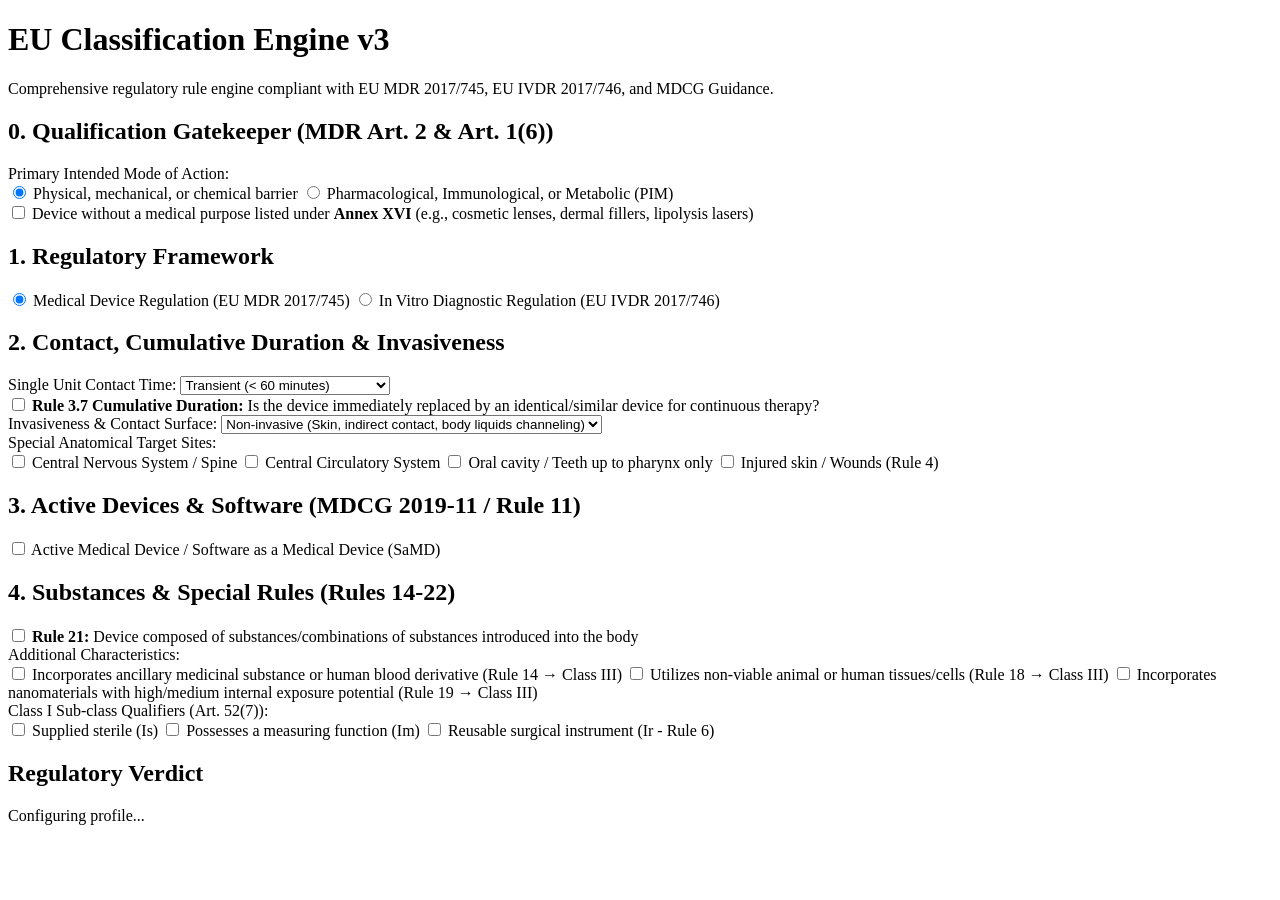
==== index.html @ 60a0f75e "Add main HTML structure for regulatory classification engine This HTML file serves as the main struc" ====
<!DOCTYPE html>
<html lang="en">
<head>
  <meta charset="UTF-8" />
  <meta name="viewport" content="width=device-width, initial-scale=1.0" />
  <title>EU MDR & IVDR Regulatory Classification Engine v3</title>
  <link rel="stylesheet" href="style.css" />
</head>
<body>
  <div class="app-container">
    <main>
      <header>
        <h1>EU Classification Engine v3</h1>
        <p>Comprehensive regulatory rule engine compliant with EU MDR 2017/745, EU IVDR 2017/746, and MDCG Guidance.</p>
      </header>

      <!-- SECTION 0: QUALIFICATION GATEKEEPER -->
      <section class="card">
        <h2>0. Qualification Gatekeeper (MDR Art. 2 &amp; Art. 1(6))</h2>
        <div class="form-group">
          <label>Primary Intended Mode of Action:</label>
          <div class="radio-group">
            <label><input type="radio" name="moa" value="physical" checked /> Physical, mechanical, or chemical barrier</label>
            <label><input type="radio" name="moa" value="pim" /> Pharmacological, Immunological, or Metabolic (PIM)</label>
          </div>
        </div>
        <div class="form-group">
          <label class="checkbox-label">
            <input type="checkbox" id="annex_xvi" />
            Device without a medical purpose listed under <strong>Annex XVI</strong> (e.g., cosmetic lenses, dermal fillers, lipolysis lasers)
          </label>
        </div>
      </section>

      <!-- SECTION 1: FRAMEWORK SELECTOR -->
      <section class="card">
        <h2>1. Regulatory Framework</h2>
        <div class="radio-group">
          <label><input type="radio" name="framework" value="mdr" checked /> Medical Device Regulation (EU MDR 2017/745)</label>
          <label><input type="radio" name="framework" value="ivdr" /> In Vitro Diagnostic Regulation (EU IVDR 2017/746)</label>
        </div>
      </section>

      <!-- MDR SECTION -->
      <div id="mdr_section">
        <!-- Duration & Invasiveness -->
        <section class="card">
          <h2>2. Contact, Cumulative Duration &amp; Invasiveness</h2>
          
          <div class="form-group">
            <label>Single Unit Contact Time:</label>
            <select id="single_duration">
              <option value="transient">Transient (&lt; 60 minutes)</option>
              <option value="short_term">Short-term (60 mins to 30 days)</option>
              <option value="long_term">Long-term (&gt; 30 days)</option>
            </select>
          </div>

          <div class="form-group">
            <label class="checkbox-label">
              <input type="checkbox" id="is_regularly_replaced" />
              <strong>Rule 3.7 Cumulative Duration:</strong> Is the device immediately replaced by an identical/similar device for continuous therapy?
            </label>
          </div>

          <div class="form-group" id="total_days_container" style="display:none;">
            <label>Total Continuous Duration across all units (Days):</label>
            <input type="number" id="total_continuous_days" min="1" value="1" />
          </div>

          <div class="form-group">
            <label>Invasiveness &amp; Contact Surface:</label>
            <select id="invasiveness">
              <option value="non_invasive">Non-invasive (Skin, indirect contact, body liquids channeling)</option>
              <option value="orifice">Invasive via body orifice or stoma (not surgically)</option>
              <option value="surgically">Surgically invasive</option>
              <option value="implantable">Implantable device</option>
            </select>
          </div>

          <div class="form-group">
            <label>Special Anatomical Target Sites:</label>
            <div class="checkbox-grid">
              <label><input type="checkbox" id="site_cns" /> Central Nervous System / Spine</label>
              <label><input type="checkbox" id="site_circulatory" /> Central Circulatory System</label>
              <label><input type="checkbox" id="site_teeth" /> Oral cavity / Teeth up to pharynx only</label>
              <label><input type="checkbox" id="site_injured_skin" /> Injured skin / Wounds (Rule 4)</label>
            </div>
          </div>
        </section>

        <!-- Software / Active Devices (Rule 11 Matrix) -->
        <section class="card">
          <h2>3. Active Devices &amp; Software (MDCG 2019-11 / Rule 11)</h2>
          <div class="form-group">
            <label class="checkbox-label">
              <input type="checkbox" id="is_active" />
              Active Medical Device / Software as a Medical Device (SaMD)
            </label>
          </div>

          <div id="active_fields" style="display:none;">
            <div class="form-group">
              <label class="checkbox-label">
                <input type="checkbox" id="rule3_3_drives" />
                <strong>Implementing Rule 3.3:</strong> Drives or influences the use of a hardware device
              </label>
              <div id="driven_device_container" style="display:none; margin-top: 8px;">
                <label>Classification of Driven Hardware Device:</label>
                <select id="driven_device_class">
                  <option value="I">Class I</option>
                  <option value="IIa">Class IIa</option>
                  <option value="IIb">Class IIb</option>
                  <option value="III">Class III</option>
                </select>
              </div>
            </div>

            <div class="form-group">
              <label>Software Core Purpose (Rule 11):</label>
              <select id="samd_purpose">
                <option value="none">Not Standalone Software (Hardware Only)</option>
                <option value="diag_therap">Provides information used to take decisions with diagnostic or therapeutic purposes (Rule 11a)</option>
                <option value="monitoring">Monitors physiological processes (Rule 11b)</option>
                <option value="other_samd">Other software (General healthcare/archival)</option>
              </select>
            </div>

            <div class="form-group" id="samd_severity_container" style="display:none;">
              <label>Impact of Erroneous Diagnostic/Therapeutic Decision:</label>
              <select id="samd_severity">
                <option value="minor">Non-serious / Minor outcome (Class IIa)</option>
                <option value="serious">May cause serious deterioration of health or surgical intervention (Class IIb)</option>
                <option value="critical">May cause death or irreversible deterioration of health (Class III)</option>
              </select>
            </div>

            <div class="form-group" id="samd_monitoring_container" style="display:none;">
              <label class="checkbox-label">
                <input type="checkbox" id="vital_danger" />
                Monitors vital physiological parameters where variations could result in immediate danger to the patient (Class IIb)
              </label>
            </div>
          </div>
        </section>

        <!-- Substance-based devices (Rule 21) & Special Rules -->
        <section class="card">
          <h2>4. Substances &amp; Special Rules (Rules 14-22)</h2>
          <div class="form-group">
            <label class="checkbox-label">
              <input type="checkbox" id="is_substance" />
              <strong>Rule 21:</strong> Device composed of substances/combinations of substances introduced into the body
            </label>
          </div>

          <div id="substance_fields" style="display:none;">
            <div class="form-group">
              <label>Anatomical Delivery Route:</label>
              <select id="substance_route">
                <option value="skin">Applied to skin only</option>
                <option value="cavity">Nasal/oral cavity to pharynx, or ear to eardrum</option>
                <option value="gi_orifice">Stomach or lower GI tract / other body orifices</option>
              </select>
            </div>
            <div class="form-group">
              <label class="checkbox-label">
                <input type="checkbox" id="systemic_absorption" />
                Device (or its metabolites) is systemically absorbed to achieve its intended purpose
              </label>
            </div>
          </div>

          <div class="form-group">
            <label>Additional Characteristics:</label>
            <div class="checkbox-grid">
              <label><input type="checkbox" id="rule14_drug" /> Incorporates ancillary medicinal substance or human blood derivative (Rule 14 &rarr; Class III)</label>
              <label><input type="checkbox" id="rule18_tissue" /> Utilizes non-viable animal or human tissues/cells (Rule 18 &rarr; Class III)</label>
              <label><input type="checkbox" id="rule19_nano" /> Incorporates nanomaterials with high/medium internal exposure potential (Rule 19 &rarr; Class III)</label>
            </div>
          </div>

          <div class="form-group">
            <label>Class I Sub-class Qualifiers (Art. 52(7)):</label>
            <div class="checkbox-grid">
              <label><input type="checkbox" id="is_sterile" /> Supplied sterile (Is)</label>
              <label><input type="checkbox" id="is_measuring" /> Possesses a measuring function (Im)</label>
              <label><input type="checkbox" id="is_reusable_surgical" /> Reusable surgical instrument (Ir - Rule 6)</label>
            </div>
          </div>
        </section>
      </div>

      <!-- IVDR SECTION -->
      <div id="ivdr_section" style="display:none;">
        <section class="card">
          <h2>2. IVDR Intended Targets &amp; Multiplex Configuration (Annex VIII)</h2>
          <p class="section-desc">Select all analytes detected by the assay. Worst-case analyte governs under Rule 1.7.</p>
          
          <div class="form-group">
            <label>Target Analytes / Clinical Scope:</label>
            <div class="checkbox-grid">
              <label><input type="checkbox" class="ivd_target" value="r1_transfusion" /> Screening blood/tissues for transfusion or transmissible agents (HIV, HCV, HBV, Ebola, Marburg) [Rule 1 &rarr; Class D]</label>
              <label><input type="checkbox" class="ivd_target" value="r2_bloodgroup_high" /> High-risk blood grouping: ABO, Rh (C, c, D, E, e), Kell, Kidd, Duffy [Rule 2 &rarr; Class D]</label>
              <label><input type="checkbox" class="ivd_target" value="r2_bloodgroup_other" /> Other blood grouping systems (e.g., MNS, Lutheran) [Rule 2 &rarr; Class C]</label>
              <label><input type="checkbox" class="ivd_target" value="r3_infectious_high" /> Infectious agents with high risk of severe disability / propagation (e.g., Influenza A/B, RSV, SARS-CoV-2) [Rule 3a &rarr; Class C]</label>
              <label><input type="checkbox" class="ivd_target" value="r3_cdx" /> Companion Diagnostic (CDx) [Rule 3f &rarr; Class C]</label>
              <label><input type="checkbox" class="ivd_target" value="r3_cancer" /> Cancer screening, staging, or monitoring [Rule 3c &rarr; Class C]</label>
              <label><input type="checkbox" class="ivd_target" value="r3_prenatal" /> Prenatal screening for congenital disorders [Rule 3e &rarr; Class C]</label>
              <label><input type="checkbox" class="ivd_target" value="r5_labware" /> General laboratory instrument, buffer, wash solution, stain [Rule 5 &rarr; Class A]</label>
              <label><input type="checkbox" class="ivd_target" value="r5_receptacle" /> Specimen receptacle [Rule 5a &rarr; Class A]</label>
            </div>
          </div>

          <div class="form-group">
            <label>User Profile / Location of Testing (Rule 4):</label>
            <select id="ivd_user_type">
              <option value="professional">Professional Laboratory Use</option>
              <option value="poct">Near-Patient Testing (PoCT) by healthcare professional</option>
              <option value="selftest">Self-testing by a layperson (Rule 4)</option>
            </select>
          </div>

          <div class="form-group" id="selftest_exemptions" style="display:none;">
            <label class="checkbox-label">
              <input type="checkbox" id="selftest_b_exception" />
              Self-test specifically for pregnancy, fertility, or cholesterol/glucose monitoring (Class B exception per Rule 4b)
            </label>
          </div>

          <div class="form-group">
            <label>Control Material Configuration (Rule 7):</label>
            <select id="ivd_control_type">
              <option value="none">Assay / Test Device (Not a control)</option>
              <option value="control_assigned">Control material with assigned quantitative/qualitative values (Takes Class of target assay)</option>
              <option value="control_unassigned">Control material without assigned values (Rule 7 &rarr; Class B)</option>
            </select>
          </div>
        </section>
      </div>
    </main>

    <!-- VERDICT SIDEBAR -->
    <aside class="sidebar">
      <div class="card verdict-card">
        <h2>Regulatory Verdict</h2>
        <div id="verdict_placeholder">
          <p class="status-evaluating">Configuring profile...</p>
        </div>

        <div id="verdict_result" style="display:none;">
          <div class="badge-container">
            <span id="final_badge" class="badge">Class I</span>
          </div>

          <div class="verdict-detail">
            <strong>Applicable Framework:</strong>
            <span id="res_framework">EU MDR 2017/745</span>
          </div>

          <div class="verdict-detail">
            <strong>Notified Body Involvement:</strong>
            <span id="res_nb">Mandatory</span>
          </div>

          <div class="verdict-detail">
            <strong>Conformity Assessment Route:</strong>
            <p id="res_route" class="assessment-route"></p>
          </div>

          <div class="audit-trail">
            <strong>Rule Evaluation Audit Trail:</strong>
            <ul id="res_rules_list"></ul>
          </div>
        </div>
      </div>
    </aside>
  </div>

  <script src="engine.js"></script>
</body>
</html>
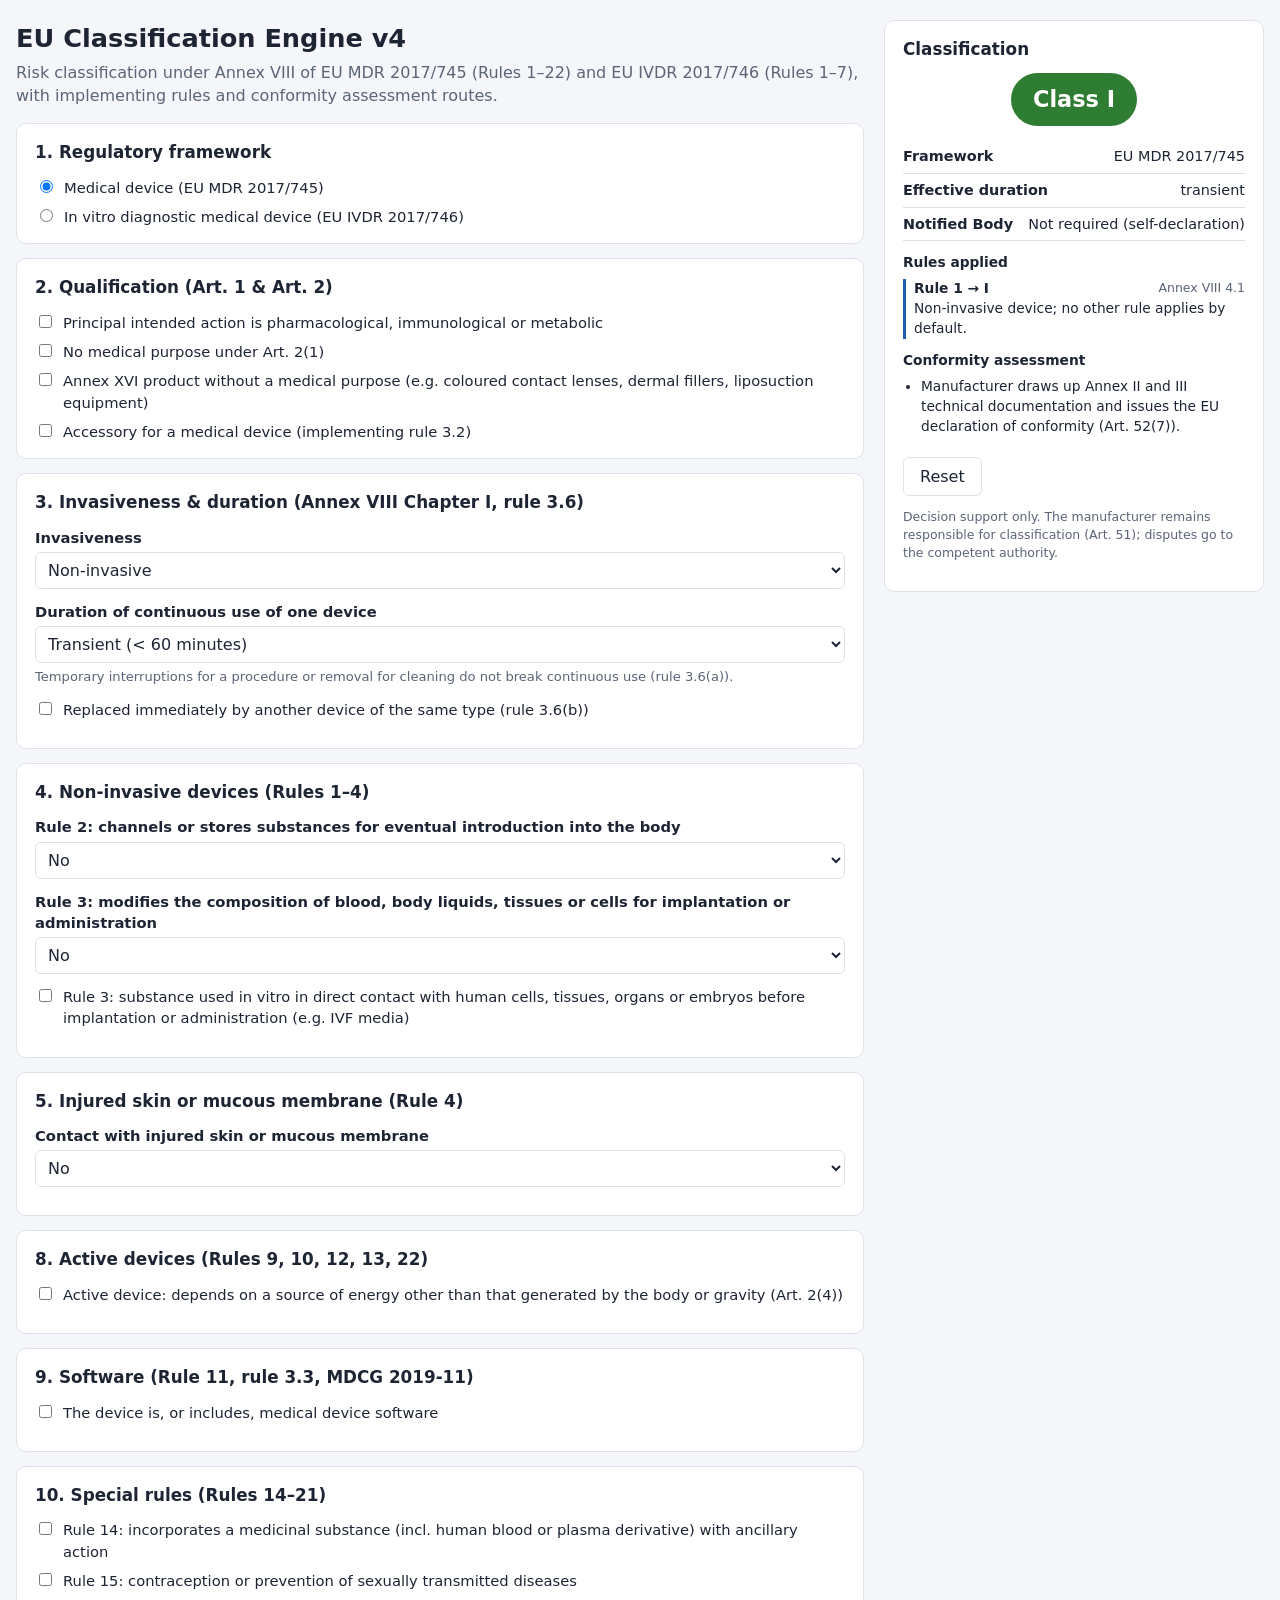
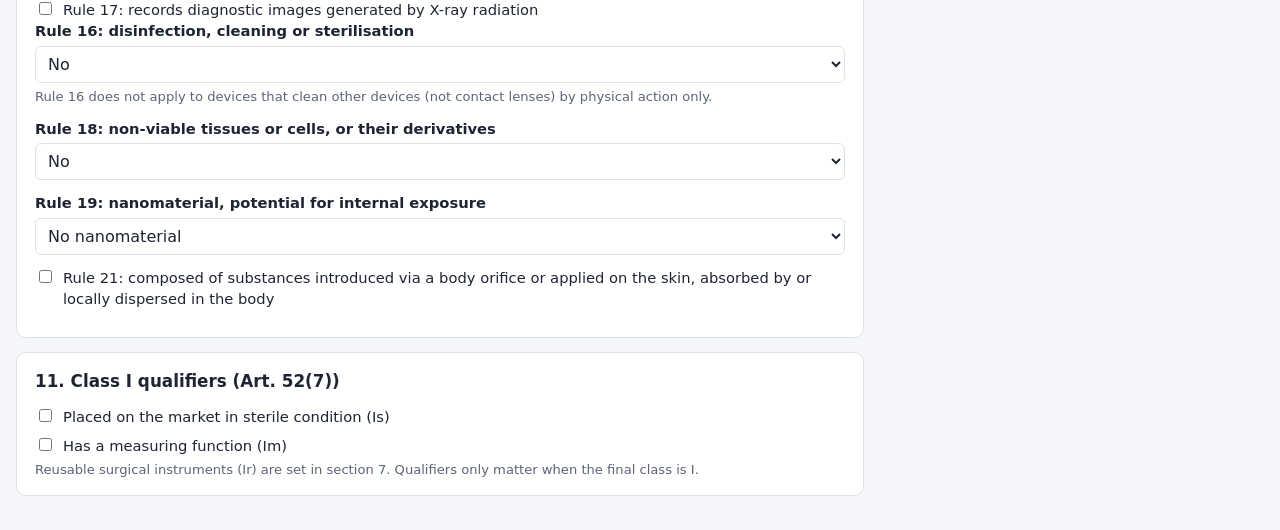
==== commit 46fcb4d7: "Complete EU MDR Rules 1-22 and IVDR Rules 1-7 classification engine Add the missing engine.js and st" ====
--- a/index.html
+++ b/index.html
@@ -3,280 +3,366 @@
 <head>
   <meta charset="UTF-8" />
   <meta name="viewport" content="width=device-width, initial-scale=1.0" />
-  <title>EU MDR & IVDR Regulatory Classification Engine v3</title>
+  <title>EU MDR &amp; IVDR Classification Engine</title>
   <link rel="stylesheet" href="style.css" />
 </head>
 <body>
   <div class="app-container">
     <main>
       <header>
-        <h1>EU Classification Engine v3</h1>
-        <p>Comprehensive regulatory rule engine compliant with EU MDR 2017/745, EU IVDR 2017/746, and MDCG Guidance.</p>
+        <h1>EU Classification Engine v4</h1>
+        <p>Risk classification under Annex VIII of EU MDR 2017/745 (Rules 1&ndash;22) and EU IVDR 2017/746 (Rules 1&ndash;7), with implementing rules and conformity assessment routes.</p>
       </header>
 
-      <!-- SECTION 0: QUALIFICATION GATEKEEPER -->
+      <!-- FRAMEWORK -->
       <section class="card">
-        <h2>0. Qualification Gatekeeper (MDR Art. 2 &amp; Art. 1(6))</h2>
-        <div class="form-group">
-          <label>Primary Intended Mode of Action:</label>
-          <div class="radio-group">
-            <label><input type="radio" name="moa" value="physical" checked /> Physical, mechanical, or chemical barrier</label>
-            <label><input type="radio" name="moa" value="pim" /> Pharmacological, Immunological, or Metabolic (PIM)</label>
-          </div>
-        </div>
-        <div class="form-group">
-          <label class="checkbox-label">
-            <input type="checkbox" id="annex_xvi" />
-            Device without a medical purpose listed under <strong>Annex XVI</strong> (e.g., cosmetic lenses, dermal fillers, lipolysis lasers)
-          </label>
+        <h2>1. Regulatory framework</h2>
+        <div class="radio-group">
+          <label><input type="radio" name="framework" value="mdr" checked /> Medical device (EU MDR 2017/745)</label>
+          <label><input type="radio" name="framework" value="ivdr" /> In vitro diagnostic medical device (EU IVDR 2017/746)</label>
         </div>
       </section>
 
-      <!-- SECTION 1: FRAMEWORK SELECTOR -->
-      <section class="card">
-        <h2>1. Regulatory Framework</h2>
-        <div class="radio-group">
-          <label><input type="radio" name="framework" value="mdr" checked /> Medical Device Regulation (EU MDR 2017/745)</label>
-          <label><input type="radio" name="framework" value="ivdr" /> In Vitro Diagnostic Regulation (EU IVDR 2017/746)</label>
-        </div>
-      </section>
-
-      <!-- MDR SECTION -->
+      <!-- ===================== MDR ===================== -->
       <div id="mdr_section">
-        <!-- Duration & Invasiveness -->
-        <section class="card">
-          <h2>2. Contact, Cumulative Duration &amp; Invasiveness</h2>
-          
-          <div class="form-group">
-            <label>Single Unit Contact Time:</label>
-            <select id="single_duration">
+        <section class="card">
+          <h2>2. Qualification (Art. 1 &amp; Art. 2)</h2>
+          <div class="checkbox-grid">
+            <label><input type="checkbox" data-path="qualification.pim" /> Principal intended action is pharmacological, immunological or metabolic</label>
+            <label><input type="checkbox" data-path="qualification.noMedicalPurpose" /> No medical purpose under Art. 2(1)</label>
+            <label><input type="checkbox" data-path="qualification.annexXVI" /> Annex XVI product without a medical purpose (e.g. coloured contact lenses, dermal fillers, liposuction equipment)</label>
+            <label><input type="checkbox" data-path="qualification.accessory" /> Accessory for a medical device (implementing rule 3.2)</label>
+          </div>
+        </section>
+
+        <section class="card">
+          <h2>3. Invasiveness &amp; duration (Annex VIII Chapter I, rule 3.6)</h2>
+          <div class="form-group">
+            <label for="invasiveness">Invasiveness</label>
+            <select id="invasiveness" data-path="invasiveness">
+              <option value="non_invasive">Non-invasive</option>
+              <option value="orifice">Invasive via a body orifice or stoma (not surgically invasive)</option>
+              <option value="surgical">Surgically invasive</option>
+              <option value="implantable">Implantable</option>
+            </select>
+          </div>
+          <div class="form-group">
+            <label for="duration">Duration of continuous use of one device</label>
+            <select id="duration" data-path="duration">
               <option value="transient">Transient (&lt; 60 minutes)</option>
-              <option value="short_term">Short-term (60 mins to 30 days)</option>
-              <option value="long_term">Long-term (&gt; 30 days)</option>
-            </select>
-          </div>
-
-          <div class="form-group">
-            <label class="checkbox-label">
-              <input type="checkbox" id="is_regularly_replaced" />
-              <strong>Rule 3.7 Cumulative Duration:</strong> Is the device immediately replaced by an identical/similar device for continuous therapy?
-            </label>
-          </div>
-
-          <div class="form-group" id="total_days_container" style="display:none;">
-            <label>Total Continuous Duration across all units (Days):</label>
-            <input type="number" id="total_continuous_days" min="1" value="1" />
-          </div>
-
-          <div class="form-group">
-            <label>Invasiveness &amp; Contact Surface:</label>
-            <select id="invasiveness">
-              <option value="non_invasive">Non-invasive (Skin, indirect contact, body liquids channeling)</option>
-              <option value="orifice">Invasive via body orifice or stoma (not surgically)</option>
-              <option value="surgically">Surgically invasive</option>
-              <option value="implantable">Implantable device</option>
-            </select>
-          </div>
-
-          <div class="form-group">
-            <label>Special Anatomical Target Sites:</label>
+              <option value="short">Short-term (60 minutes to 30 days)</option>
+              <option value="long">Long-term (&gt; 30 days)</option>
+            </select>
+            <p class="hint">Temporary interruptions for a procedure or removal for cleaning do not break continuous use (rule 3.6(a)).</p>
+          </div>
+          <div class="form-group">
+            <label class="checkbox-label"><input type="checkbox" data-path="replacedImmediately" /> Replaced immediately by another device of the same type (rule 3.6(b))</label>
+          </div>
+          <div class="form-group" data-show-if="replacedImmediately=true">
+            <label for="accumulated">Accumulated duration across all devices</label>
+            <select id="accumulated" data-path="accumulatedDuration">
+              <option value="transient">Transient (&lt; 60 minutes)</option>
+              <option value="short">Short-term (60 minutes to 30 days)</option>
+              <option value="long">Long-term (&gt; 30 days)</option>
+            </select>
+          </div>
+        </section>
+
+        <!-- Non-invasive: Rules 2-4 -->
+        <section class="card" data-show-if="invasiveness=non_invasive">
+          <h2>4. Non-invasive devices (Rules 1&ndash;4)</h2>
+          <div class="form-group">
+            <label for="channel">Rule 2: channels or stores substances for eventual introduction into the body</label>
+            <select id="channel" data-path="nonInvasive.channelStore">
+              <option value="none">No</option>
+              <option value="other">Liquids or gases for infusion or administration (e.g. syringe without needle, gravity IV set)</option>
+              <option value="blood_liquids_organs">Blood or other body liquids, or stores organs, tissues or cells</option>
+              <option value="blood_bag">Blood bag</option>
+            </select>
+          </div>
+          <div class="form-group" data-show-if="nonInvasive.channelStore=other">
+            <label class="checkbox-label"><input type="checkbox" data-path="nonInvasive.connectsToActiveIIaPlus" /> May be connected to a class IIa, IIb or III active device</label>
+          </div>
+          <div class="form-group">
+            <label for="modify">Rule 3: modifies the composition of blood, body liquids, tissues or cells for implantation or administration</label>
+            <select id="modify" data-path="nonInvasive.modifiesComposition">
+              <option value="none">No</option>
+              <option value="physical">Only by filtration, centrifugation or exchange of gas or heat</option>
+              <option value="other">Other biological or chemical modification (e.g. haemodialyser)</option>
+            </select>
+          </div>
+          <div class="form-group">
+            <label class="checkbox-label"><input type="checkbox" data-path="nonInvasive.inVitroSubstanceForCellsOrEmbryos" /> Rule 3: substance used in vitro in direct contact with human cells, tissues, organs or embryos before implantation or administration (e.g. IVF media)</label>
+          </div>
+        </section>
+
+        <!-- Rule 4 (non-invasive and orifice) -->
+        <section class="card" data-show-if="invasiveness=non_invasive,orifice">
+          <h2>5. Injured skin or mucous membrane (Rule 4)</h2>
+          <div class="form-group">
+            <label for="injured">Contact with injured skin or mucous membrane</label>
+            <select id="injured" data-path="injuredSkin">
+              <option value="none">No</option>
+              <option value="barrier">Mechanical barrier, compression or absorption of exudates</option>
+              <option value="micro_environment">Manages the micro-environment of the wound</option>
+              <option value="breached_dermis">Wounds that breach the dermis or mucous membrane and heal only by secondary intent</option>
+              <option value="other">Other purpose</option>
+            </select>
+          </div>
+        </section>
+
+        <!-- Orifice: Rules 5 & 20 -->
+        <section class="card" data-show-if="invasiveness=orifice">
+          <h2>6. Invasive via body orifice (Rules 5 &amp; 20)</h2>
+          <div class="checkbox-grid">
+            <label><input type="checkbox" data-path="orifice.upperCavitiesOnly" /> Used only in the oral cavity as far as the pharynx, the ear canal up to the eardrum, or the nasal cavity</label>
+            <label data-show-if="orifice.upperCavitiesOnly=true"><input type="checkbox" data-path="orifice.absorbedByMucosa" /> Liable to be absorbed by the mucous membrane</label>
+            <label><input type="checkbox" data-path="orifice.connectsToActiveIIaPlus" /> Intended for connection to a class IIa, IIb or III active device</label>
+          </div>
+          <div class="form-group">
+            <label for="inhal">Rule 20: administers medicinal products by inhalation</label>
+            <select id="inhal" data-path="orifice.inhalation">
+              <option value="none">No</option>
+              <option value="standard">Yes</option>
+              <option value="essential_or_life_threatening">Yes, and its mode of action essentially affects efficacy and safety of the medicine, or it treats life-threatening conditions</option>
+            </select>
+          </div>
+        </section>
+
+        <!-- Surgical / implantable: Rules 6-8 -->
+        <section class="card" data-show-if="invasiveness=surgical,implantable">
+          <h2>7. Surgically invasive &amp; implantable (Rules 6&ndash;8)</h2>
+          <div class="checkbox-grid">
+            <label><input type="checkbox" data-path="surgical.heartCirculatoryDefect" /> Controls, diagnoses, monitors or corrects a defect of the heart or central circulatory system by direct contact</label>
+            <label><input type="checkbox" data-path="surgical.directContactHeartCirculatoryCNS" /> Direct contact with the heart, central circulatory system or central nervous system</label>
+            <label data-show-if="invasiveness=surgical"><input type="checkbox" data-path="surgical.reusableInstrument" /> Reusable surgical instrument (Rule 6)</label>
+            <label><input type="checkbox" data-path="surgical.ionisingRadiation" /> Supplies energy as ionising radiation (Rules 6, 7)</label>
+            <label><input type="checkbox" data-path="surgical.biologicalEffectOrAbsorbed" /> Has a biological effect or is wholly or mainly absorbed</label>
+            <label><input type="checkbox" data-path="surgical.chemicalChange" /> Undergoes chemical change in the body (Rules 7, 8)</label>
+            <label><input type="checkbox" data-path="surgical.administersMedicinal" /> Administers medicinal products (Rules 7, 8)</label>
+            <label><input type="checkbox" data-path="surgical.administersMedicinalHazardous" /> Administers medicinal products by a delivery system in a potentially hazardous manner (Rule 6)</label>
+            <label><input type="checkbox" data-path="surgical.placedInTeeth" /> Placed in the teeth (Rule 8)</label>
+            <label><input type="checkbox" data-path="surgical.activeImplantable" /> Active implantable device or its accessory (Rule 8)</label>
+            <label><input type="checkbox" data-path="surgical.breastImplantOrMesh" /> Breast implant or surgical mesh (Rule 8)</label>
+            <label><input type="checkbox" data-path="surgical.jointReplacement" /> Total or partial joint replacement (Rule 8)</label>
+            <label><input type="checkbox" data-path="surgical.spinalContact" /> Spinal disc replacement, or implant in contact with the spinal column (Rule 8)</label>
+            <label><input type="checkbox" data-path="surgical.ancillaryComponent" /> Ancillary component only: screw, wedge, plate or instrument (Rule 8 exception)</label>
+          </div>
+        </section>
+
+        <!-- Active devices: Rules 9, 10, 12, 13, 22 -->
+        <section class="card">
+          <h2>8. Active devices (Rules 9, 10, 12, 13, 22)</h2>
+          <div class="form-group">
+            <label class="checkbox-label"><input type="checkbox" data-path="active.isActive" /> Active device: depends on a source of energy other than that generated by the body or gravity (Art. 2(4))</label>
+          </div>
+          <div data-show-if="active.isActive=true">
+            <h3>Therapeutic (Rule 9)</h3>
             <div class="checkbox-grid">
-              <label><input type="checkbox" id="site_cns" /> Central Nervous System / Spine</label>
-              <label><input type="checkbox" id="site_circulatory" /> Central Circulatory System</label>
-              <label><input type="checkbox" id="site_teeth" /> Oral cavity / Teeth up to pharynx only</label>
-              <label><input type="checkbox" id="site_injured_skin" /> Injured skin / Wounds (Rule 4)</label>
-            </div>
-          </div>
-        </section>
-
-        <!-- Software / Active Devices (Rule 11 Matrix) -->
-        <section class="card">
-          <h2>3. Active Devices &amp; Software (MDCG 2019-11 / Rule 11)</h2>
-          <div class="form-group">
-            <label class="checkbox-label">
-              <input type="checkbox" id="is_active" />
-              Active Medical Device / Software as a Medical Device (SaMD)
-            </label>
-          </div>
-
-          <div id="active_fields" style="display:none;">
+              <label><input type="checkbox" data-path="active.therapeuticEnergy" /> Administers or exchanges energy with the body</label>
+              <label data-show-if="active.therapeuticEnergy=true"><input type="checkbox" data-path="active.therapeuticEnergyHazardous" /> In a potentially hazardous way (nature, density, site of application)</label>
+              <label><input type="checkbox" data-path="active.controlsActiveTherapeuticIIb" /> Controls, monitors or directly influences a class IIb active therapeutic device</label>
+              <label><input type="checkbox" data-path="active.therapeuticIonising" /> Emits ionising radiation for therapy, or controls such a device</label>
+              <label><input type="checkbox" data-path="active.controlsActiveImplantable" /> Controls, monitors or directly influences an active implantable device</label>
+            </div>
+            <h3>Diagnostic and monitoring (Rule 10)</h3>
+            <div class="checkbox-grid">
+              <label><input type="checkbox" data-path="active.diagnosticEnergyAbsorbed" /> Supplies energy that is absorbed by the body</label>
+              <label data-show-if="active.diagnosticEnergyAbsorbed=true"><input type="checkbox" data-path="active.illuminatesVisibleOnly" /> Only illuminates the body in the visible spectrum</label>
+              <label><input type="checkbox" data-path="active.radiopharmaceuticalImaging" /> Images the in vivo distribution of radiopharmaceuticals</label>
+              <label><input type="checkbox" data-path="active.directDiagnosisVital" /> Allows direct diagnosis or monitoring of vital physiological processes</label>
+              <label data-show-if="active.directDiagnosisVital=true"><input type="checkbox" data-path="active.vitalImmediateDanger" /> Variations could cause immediate danger (e.g. cardiac, respiratory, CNS monitoring), or patient in immediate danger</label>
+              <label><input type="checkbox" data-path="active.diagnosticIonisingRadiology" /> Emits ionising radiation for diagnostic or interventional radiology, or controls such a device</label>
+            </div>
+            <h3>Administration and closed loop (Rules 12, 22)</h3>
+            <div class="checkbox-grid">
+              <label><input type="checkbox" data-path="active.administersSubstances" /> Administers or removes medicinal products, body liquids or other substances</label>
+              <label data-show-if="active.administersSubstances=true"><input type="checkbox" data-path="active.administersSubstancesHazardous" /> In a potentially hazardous manner (nature of substance, body part, mode of application)</label>
+              <label><input type="checkbox" data-path="active.closedLoop" /> Therapeutic device with an integrated diagnostic function that significantly determines patient management (closed loop, AED)</label>
+            </div>
+          </div>
+        </section>
+
+        <!-- Software: Rule 11 -->
+        <section class="card">
+          <h2>9. Software (Rule 11, rule 3.3, MDCG 2019-11)</h2>
+          <div class="form-group">
+            <label class="checkbox-label"><input type="checkbox" data-path="software.isSoftware" /> The device is, or includes, medical device software</label>
+          </div>
+          <div data-show-if="software.isSoftware=true">
             <div class="form-group">
-              <label class="checkbox-label">
-                <input type="checkbox" id="rule3_3_drives" />
-                <strong>Implementing Rule 3.3:</strong> Drives or influences the use of a hardware device
-              </label>
-              <div id="driven_device_container" style="display:none; margin-top: 8px;">
-                <label>Classification of Driven Hardware Device:</label>
-                <select id="driven_device_class">
-                  <option value="I">Class I</option>
-                  <option value="IIa">Class IIa</option>
-                  <option value="IIb">Class IIb</option>
-                  <option value="III">Class III</option>
-                </select>
-              </div>
-            </div>
-
+              <label for="sw_dec">Provides information used to take diagnostic or therapeutic decisions</label>
+              <select id="sw_dec" data-path="software.decisions">
+                <option value="none">No</option>
+                <option value="other">Yes; worst-case impact is not serious</option>
+                <option value="serious">Yes; may cause serious deterioration of health or a surgical intervention</option>
+                <option value="death_irreversible">Yes; may cause death or irreversible deterioration of health</option>
+              </select>
+            </div>
             <div class="form-group">
-              <label>Software Core Purpose (Rule 11):</label>
-              <select id="samd_purpose">
-                <option value="none">Not Standalone Software (Hardware Only)</option>
-                <option value="diag_therap">Provides information used to take decisions with diagnostic or therapeutic purposes (Rule 11a)</option>
-                <option value="monitoring">Monitors physiological processes (Rule 11b)</option>
-                <option value="other_samd">Other software (General healthcare/archival)</option>
+              <label for="sw_mon">Monitors physiological processes</label>
+              <select id="sw_mon" data-path="software.monitoring">
+                <option value="none">No</option>
+                <option value="physiological">Yes</option>
+                <option value="vital_immediate_danger">Yes; vital parameters where variations could result in immediate danger</option>
               </select>
             </div>
-
-            <div class="form-group" id="samd_severity_container" style="display:none;">
-              <label>Impact of Erroneous Diagnostic/Therapeutic Decision:</label>
-              <select id="samd_severity">
-                <option value="minor">Non-serious / Minor outcome (Class IIa)</option>
-                <option value="serious">May cause serious deterioration of health or surgical intervention (Class IIb)</option>
-                <option value="critical">May cause death or irreversible deterioration of health (Class III)</option>
+            <div class="form-group">
+              <label for="sw_drives">Drives or influences the use of a hardware device (rule 3.3)</label>
+              <select id="sw_drives" data-path="software.drivesDeviceClass">
+                <option value="">No</option>
+                <option value="I">Yes; that device is class I</option>
+                <option value="IIa">Yes; class IIa</option>
+                <option value="IIb">Yes; class IIb</option>
+                <option value="III">Yes; class III</option>
               </select>
             </div>
-
-            <div class="form-group" id="samd_monitoring_container" style="display:none;">
-              <label class="checkbox-label">
-                <input type="checkbox" id="vital_danger" />
-                Monitors vital physiological parameters where variations could result in immediate danger to the patient (Class IIb)
-              </label>
-            </div>
-          </div>
-        </section>
-
-        <!-- Substance-based devices (Rule 21) & Special Rules -->
-        <section class="card">
-          <h2>4. Substances &amp; Special Rules (Rules 14-22)</h2>
-          <div class="form-group">
-            <label class="checkbox-label">
-              <input type="checkbox" id="is_substance" />
-              <strong>Rule 21:</strong> Device composed of substances/combinations of substances introduced into the body
-            </label>
-          </div>
-
-          <div id="substance_fields" style="display:none;">
+          </div>
+        </section>
+
+        <!-- Special rules -->
+        <section class="card">
+          <h2>10. Special rules (Rules 14&ndash;21)</h2>
+          <div class="checkbox-grid">
+            <label><input type="checkbox" data-path="special.medicinalAncillary" /> Rule 14: incorporates a medicinal substance (incl. human blood or plasma derivative) with ancillary action</label>
+            <label><input type="checkbox" data-path="special.contraceptionOrSTI" /> Rule 15: contraception or prevention of sexually transmitted diseases</label>
+            <label><input type="checkbox" data-path="special.xrayImageRecording" /> Rule 17: records diagnostic images generated by X-ray radiation</label>
+          </div>
+          <div class="form-group">
+            <label for="r16">Rule 16: disinfection, cleaning or sterilisation</label>
+            <select id="r16" data-path="special.disinfection">
+              <option value="none">No</option>
+              <option value="contact_lens">Disinfects, cleans, rinses or hydrates contact lenses</option>
+              <option value="medical_devices">Disinfects or sterilises medical devices</option>
+              <option value="invasive_end_point">Disinfecting solution or washer-disinfector for invasive devices, as end point of processing</option>
+            </select>
+            <p class="hint">Rule 16 does not apply to devices that clean other devices (not contact lenses) by physical action only.</p>
+          </div>
+          <div class="form-group">
+            <label for="r18">Rule 18: non-viable tissues or cells, or their derivatives</label>
+            <select id="r18" data-path="special.tissues">
+              <option value="none">No</option>
+              <option value="human">Human origin</option>
+              <option value="animal">Animal origin</option>
+              <option value="animal_intact_skin">Animal origin, contact with intact skin only</option>
+            </select>
+          </div>
+          <div class="form-group">
+            <label for="r19">Rule 19: nanomaterial, potential for internal exposure</label>
+            <select id="r19" data-path="special.nanomaterial">
+              <option value="none">No nanomaterial</option>
+              <option value="negligible">Negligible</option>
+              <option value="low">Low</option>
+              <option value="medium">Medium</option>
+              <option value="high">High</option>
+            </select>
+          </div>
+          <div class="form-group">
+            <label class="checkbox-label"><input type="checkbox" data-path="special.substance.isSubstance" /> Rule 21: composed of substances introduced via a body orifice or applied on the skin, absorbed by or locally dispersed in the body</label>
+          </div>
+          <div data-show-if="special.substance.isSubstance=true">
             <div class="form-group">
-              <label>Anatomical Delivery Route:</label>
-              <select id="substance_route">
-                <option value="skin">Applied to skin only</option>
-                <option value="cavity">Nasal/oral cavity to pharynx, or ear to eardrum</option>
-                <option value="gi_orifice">Stomach or lower GI tract / other body orifices</option>
+              <label for="r21route">Where it achieves its intended purpose</label>
+              <select id="r21route" data-path="special.substance.route">
+                <option value="skin">On the skin</option>
+                <option value="nasal_oral">Nasal or oral cavity, as far as the pharynx</option>
+                <option value="gi">Stomach or lower gastrointestinal tract</option>
+                <option value="other">Elsewhere (e.g. vaginal, rectal, ear)</option>
               </select>
             </div>
-            <div class="form-group">
-              <label class="checkbox-label">
-                <input type="checkbox" id="systemic_absorption" />
-                Device (or its metabolites) is systemically absorbed to achieve its intended purpose
-              </label>
-            </div>
-          </div>
-
-          <div class="form-group">
-            <label>Additional Characteristics:</label>
-            <div class="checkbox-grid">
-              <label><input type="checkbox" id="rule14_drug" /> Incorporates ancillary medicinal substance or human blood derivative (Rule 14 &rarr; Class III)</label>
-              <label><input type="checkbox" id="rule18_tissue" /> Utilizes non-viable animal or human tissues/cells (Rule 18 &rarr; Class III)</label>
-              <label><input type="checkbox" id="rule19_nano" /> Incorporates nanomaterials with high/medium internal exposure potential (Rule 19 &rarr; Class III)</label>
-            </div>
-          </div>
-
-          <div class="form-group">
-            <label>Class I Sub-class Qualifiers (Art. 52(7)):</label>
-            <div class="checkbox-grid">
-              <label><input type="checkbox" id="is_sterile" /> Supplied sterile (Is)</label>
-              <label><input type="checkbox" id="is_measuring" /> Possesses a measuring function (Im)</label>
-              <label><input type="checkbox" id="is_reusable_surgical" /> Reusable surgical instrument (Ir - Rule 6)</label>
-            </div>
-          </div>
+            <label class="checkbox-label"><input type="checkbox" data-path="special.substance.systemicAbsorption" /> It, or its products of metabolism, are systemically absorbed to achieve the intended purpose</label>
+          </div>
+        </section>
+
+        <section class="card">
+          <h2>11. Class I qualifiers (Art. 52(7))</h2>
+          <div class="checkbox-grid">
+            <label><input type="checkbox" data-path="classIFlags.sterile" /> Placed on the market in sterile condition (Is)</label>
+            <label><input type="checkbox" data-path="classIFlags.measuring" /> Has a measuring function (Im)</label>
+          </div>
+          <p class="hint">Reusable surgical instruments (Ir) are set in section 7. Qualifiers only matter when the final class is I.</p>
         </section>
       </div>
 
-      <!-- IVDR SECTION -->
-      <div id="ivdr_section" style="display:none;">
-        <section class="card">
-          <h2>2. IVDR Intended Targets &amp; Multiplex Configuration (Annex VIII)</h2>
-          <p class="section-desc">Select all analytes detected by the assay. Worst-case analyte governs under Rule 1.7.</p>
-          
-          <div class="form-group">
-            <label>Target Analytes / Clinical Scope:</label>
-            <div class="checkbox-grid">
-              <label><input type="checkbox" class="ivd_target" value="r1_transfusion" /> Screening blood/tissues for transfusion or transmissible agents (HIV, HCV, HBV, Ebola, Marburg) [Rule 1 &rarr; Class D]</label>
-              <label><input type="checkbox" class="ivd_target" value="r2_bloodgroup_high" /> High-risk blood grouping: ABO, Rh (C, c, D, E, e), Kell, Kidd, Duffy [Rule 2 &rarr; Class D]</label>
-              <label><input type="checkbox" class="ivd_target" value="r2_bloodgroup_other" /> Other blood grouping systems (e.g., MNS, Lutheran) [Rule 2 &rarr; Class C]</label>
-              <label><input type="checkbox" class="ivd_target" value="r3_infectious_high" /> Infectious agents with high risk of severe disability / propagation (e.g., Influenza A/B, RSV, SARS-CoV-2) [Rule 3a &rarr; Class C]</label>
-              <label><input type="checkbox" class="ivd_target" value="r3_cdx" /> Companion Diagnostic (CDx) [Rule 3f &rarr; Class C]</label>
-              <label><input type="checkbox" class="ivd_target" value="r3_cancer" /> Cancer screening, staging, or monitoring [Rule 3c &rarr; Class C]</label>
-              <label><input type="checkbox" class="ivd_target" value="r3_prenatal" /> Prenatal screening for congenital disorders [Rule 3e &rarr; Class C]</label>
-              <label><input type="checkbox" class="ivd_target" value="r5_labware" /> General laboratory instrument, buffer, wash solution, stain [Rule 5 &rarr; Class A]</label>
-              <label><input type="checkbox" class="ivd_target" value="r5_receptacle" /> Specimen receptacle [Rule 5a &rarr; Class A]</label>
-            </div>
-          </div>
-
-          <div class="form-group">
-            <label>User Profile / Location of Testing (Rule 4):</label>
-            <select id="ivd_user_type">
-              <option value="professional">Professional Laboratory Use</option>
-              <option value="poct">Near-Patient Testing (PoCT) by healthcare professional</option>
-              <option value="selftest">Self-testing by a layperson (Rule 4)</option>
-            </select>
-          </div>
-
-          <div class="form-group" id="selftest_exemptions" style="display:none;">
-            <label class="checkbox-label">
-              <input type="checkbox" id="selftest_b_exception" />
-              Self-test specifically for pregnancy, fertility, or cholesterol/glucose monitoring (Class B exception per Rule 4b)
-            </label>
-          </div>
-
-          <div class="form-group">
-            <label>Control Material Configuration (Rule 7):</label>
-            <select id="ivd_control_type">
-              <option value="none">Assay / Test Device (Not a control)</option>
-              <option value="control_assigned">Control material with assigned quantitative/qualitative values (Takes Class of target assay)</option>
-              <option value="control_unassigned">Control material without assigned values (Rule 7 &rarr; Class B)</option>
-            </select>
+      <!-- ===================== IVDR ===================== -->
+      <div id="ivdr_section" hidden>
+        <section class="card">
+          <h2>2. Product type (implementing rules 1.2&ndash;1.6)</h2>
+          <div class="form-group">
+            <select id="ivd_type" data-path="productType">
+              <option value="assay">Assay, reagent or test kit</option>
+              <option value="calibrator">Calibrator (takes the class of its assay, 1.5)</option>
+              <option value="control_assigned">Control material with assigned values (takes the class of its assay, 1.6)</option>
+              <option value="control_unassigned">Control material without assigned values (Rule 7)</option>
+              <option value="software">Software</option>
+              <option value="instrument">Instrument specifically for IVD procedures (Rule 5(b))</option>
+              <option value="general_lab">General laboratory product, buffer, wash solution, culture medium, stain (Rule 5(a))</option>
+              <option value="receptacle">Specimen receptacle (Rule 5(c))</option>
+            </select>
+          </div>
+          <div class="form-group" data-show-if="productType=software">
+            <label for="ivd_drives">Drives or influences the use of a device (rule 1.4)</label>
+            <select id="ivd_drives" data-path="drivesDeviceClass">
+              <option value="">No</option>
+              <option value="A">Yes; class A</option>
+              <option value="B">Yes; class B</option>
+              <option value="C">Yes; class C</option>
+              <option value="D">Yes; class D</option>
+            </select>
+          </div>
+          <label class="checkbox-label"><input type="checkbox" data-path="sterile" /> Placed on the market sterile</label>
+        </section>
+
+        <section class="card" data-show-if="productType=assay,calibrator,control_assigned,software">
+          <h2>3. Intended purpose (Rules 1&ndash;3)</h2>
+          <p class="hint">Select every purpose that applies. The highest class governs (rules 1.8, 1.9). Leave all unticked for Rule 6 (class B). Use MDCG 2020-16 for pathogen-specific examples.</p>
+          <div class="checkbox-grid" id="ivd_purposes"></div>
+        </section>
+
+        <section class="card" data-show-if="productType=assay,calibrator,control_assigned,software">
+          <h2>4. User (Rule 4)</h2>
+          <div class="form-group">
+            <select id="ivd_user" data-path="user">
+              <option value="professional">Professional laboratory use</option>
+              <option value="near_patient">Near-patient testing by a health professional</option>
+              <option value="self_test">Self-testing by a lay person</option>
+            </select>
+          </div>
+          <div class="form-group" data-show-if="user=self_test">
+            <label class="checkbox-label"><input type="checkbox" data-path="selfTestException" /> Self-test for pregnancy, fertility, cholesterol, or glucose, erythrocytes, leucocytes or bacteria <strong>in urine</strong> (class B exception)</label>
+            <p class="hint">Blood glucose self-tests are not in the exception and are class C.</p>
           </div>
         </section>
       </div>
     </main>
 
-    <!-- VERDICT SIDEBAR -->
+    <!-- VERDICT -->
     <aside class="sidebar">
       <div class="card verdict-card">
-        <h2>Regulatory Verdict</h2>
-        <div id="verdict_placeholder">
-          <p class="status-evaluating">Configuring profile...</p>
+        <h2>Classification</h2>
+        <div class="badge-container"><span id="final_badge" class="badge">&ndash;</span></div>
+        <div class="verdict-detail"><strong>Framework</strong><span id="res_framework"></span></div>
+        <div class="verdict-detail" id="res_duration_row"><strong>Effective duration</strong><span id="res_duration"></span></div>
+        <div class="verdict-detail"><strong>Notified Body</strong><span id="res_nb"></span></div>
+        <div class="verdict-block">
+          <strong>Rules applied</strong>
+          <ul id="res_rules_list" class="rules-list"></ul>
         </div>
-
-        <div id="verdict_result" style="display:none;">
-          <div class="badge-container">
-            <span id="final_badge" class="badge">Class I</span>
-          </div>
-
-          <div class="verdict-detail">
-            <strong>Applicable Framework:</strong>
-            <span id="res_framework">EU MDR 2017/745</span>
-          </div>
-
-          <div class="verdict-detail">
-            <strong>Notified Body Involvement:</strong>
-            <span id="res_nb">Mandatory</span>
-          </div>
-
-          <div class="verdict-detail">
-            <strong>Conformity Assessment Route:</strong>
-            <p id="res_route" class="assessment-route"></p>
-          </div>
-
-          <div class="audit-trail">
-            <strong>Rule Evaluation Audit Trail:</strong>
-            <ul id="res_rules_list"></ul>
-          </div>
+        <div class="verdict-block" id="res_notes_block">
+          <strong>Notes</strong>
+          <ul id="res_notes"></ul>
         </div>
+        <div class="verdict-block">
+          <strong>Conformity assessment</strong>
+          <ul id="res_route"></ul>
+        </div>
+        <button type="button" id="reset_btn">Reset</button>
+        <p class="disclaimer">Decision support only. The manufacturer remains responsible for classification (Art. 51); disputes go to the competent authority.</p>
       </div>
     </aside>
   </div>
 
   <script src="engine.js"></script>
+  <script src="app.js"></script>
 </body>
 </html>
--- a/style.css
+++ b/style.css
@@ -0,0 +1,125 @@
+:root {
+  --bg: #f4f6f9;
+  --card: #ffffff;
+  --text: #1d2433;
+  --muted: #5b6577;
+  --border: #dde2ea;
+  --accent: #1f5fae;
+  --class-low: #2e7d32;
+  --class-mid: #b7791f;
+  --class-high: #c05621;
+  --class-top: #b42318;
+}
+
+@media (prefers-color-scheme: dark) {
+  :root {
+    --bg: #12161d;
+    --card: #1b212b;
+    --text: #e6e9ef;
+    --muted: #9aa4b5;
+    --border: #2d3542;
+    --accent: #6ea8ff;
+  }
+}
+
+* { box-sizing: border-box; }
+
+body {
+  margin: 0;
+  font-family: system-ui, -apple-system, "Segoe UI", Roboto, sans-serif;
+  background: var(--bg);
+  color: var(--text);
+  line-height: 1.45;
+}
+
+[hidden] { display: none !important; }
+
+.app-container {
+  display: grid;
+  grid-template-columns: minmax(0, 1fr) 380px;
+  gap: 20px;
+  max-width: 1280px;
+  margin: 0 auto;
+  padding: 20px 16px;
+}
+
+header h1 { margin: 0 0 4px; font-size: 1.6rem; }
+header p { margin: 0 0 16px; color: var(--muted); }
+
+.card {
+  background: var(--card);
+  border: 1px solid var(--border);
+  border-radius: 10px;
+  padding: 16px 18px;
+  margin-bottom: 14px;
+}
+
+.card h2 { font-size: 1.05rem; margin: 0 0 12px; }
+.card h3 { font-size: 0.92rem; margin: 14px 0 8px; color: var(--muted); }
+
+.form-group { margin-bottom: 12px; }
+.form-group > label:not(.checkbox-label) { display: block; font-weight: 600; margin-bottom: 4px; font-size: 0.92rem; }
+
+select {
+  width: 100%;
+  padding: 7px 8px;
+  border: 1px solid var(--border);
+  border-radius: 6px;
+  background: var(--card);
+  color: var(--text);
+  font: inherit;
+}
+
+.radio-group, .checkbox-grid { display: grid; gap: 8px; }
+.checkbox-grid label, .radio-group label, .checkbox-label { display: flex; gap: 8px; align-items: flex-start; font-size: 0.92rem; }
+input[type="checkbox"], input[type="radio"] { margin-top: 3px; flex-shrink: 0; }
+
+.hint { margin: 4px 0 0; font-size: 0.82rem; color: var(--muted); }
+
+.sidebar { position: relative; }
+.verdict-card { position: sticky; top: 16px; }
+
+.badge-container { text-align: center; margin: 4px 0 14px; }
+.badge {
+  display: inline-block;
+  padding: 10px 22px;
+  border-radius: 999px;
+  font-size: 1.4rem;
+  font-weight: 700;
+  color: #fff;
+  background: var(--muted);
+}
+.badge.class-I, .badge.class-A { background: var(--class-low); }
+.badge.class-IIa, .badge.class-B { background: var(--class-mid); }
+.badge.class-IIb, .badge.class-C { background: var(--class-high); }
+.badge.class-III, .badge.class-D { background: var(--class-top); }
+
+.verdict-detail { display: flex; justify-content: space-between; gap: 12px; padding: 6px 0; border-bottom: 1px solid var(--border); font-size: 0.9rem; }
+.verdict-detail span { text-align: right; }
+.verdict-block { margin-top: 12px; font-size: 0.86rem; }
+.verdict-block ul { margin: 6px 0 0; padding-left: 18px; }
+.verdict-block li { margin-bottom: 6px; }
+
+.rules-list { list-style: none; padding-left: 0 !important; }
+.rules-list li { border-left: 3px solid var(--border); padding-left: 8px; color: var(--muted); }
+.rules-list li.decisive { border-left-color: var(--accent); color: var(--text); }
+.rule-head { font-weight: 700; }
+.rule-ref { float: right; font-size: 0.78rem; color: var(--muted); }
+
+button {
+  margin-top: 14px;
+  padding: 7px 16px;
+  border: 1px solid var(--border);
+  border-radius: 6px;
+  background: var(--card);
+  color: var(--text);
+  font: inherit;
+  cursor: pointer;
+}
+
+.disclaimer { font-size: 0.78rem; color: var(--muted); margin-top: 12px; }
+
+@media (max-width: 900px) {
+  .app-container { grid-template-columns: 1fr; }
+  .verdict-card { position: static; }
+}
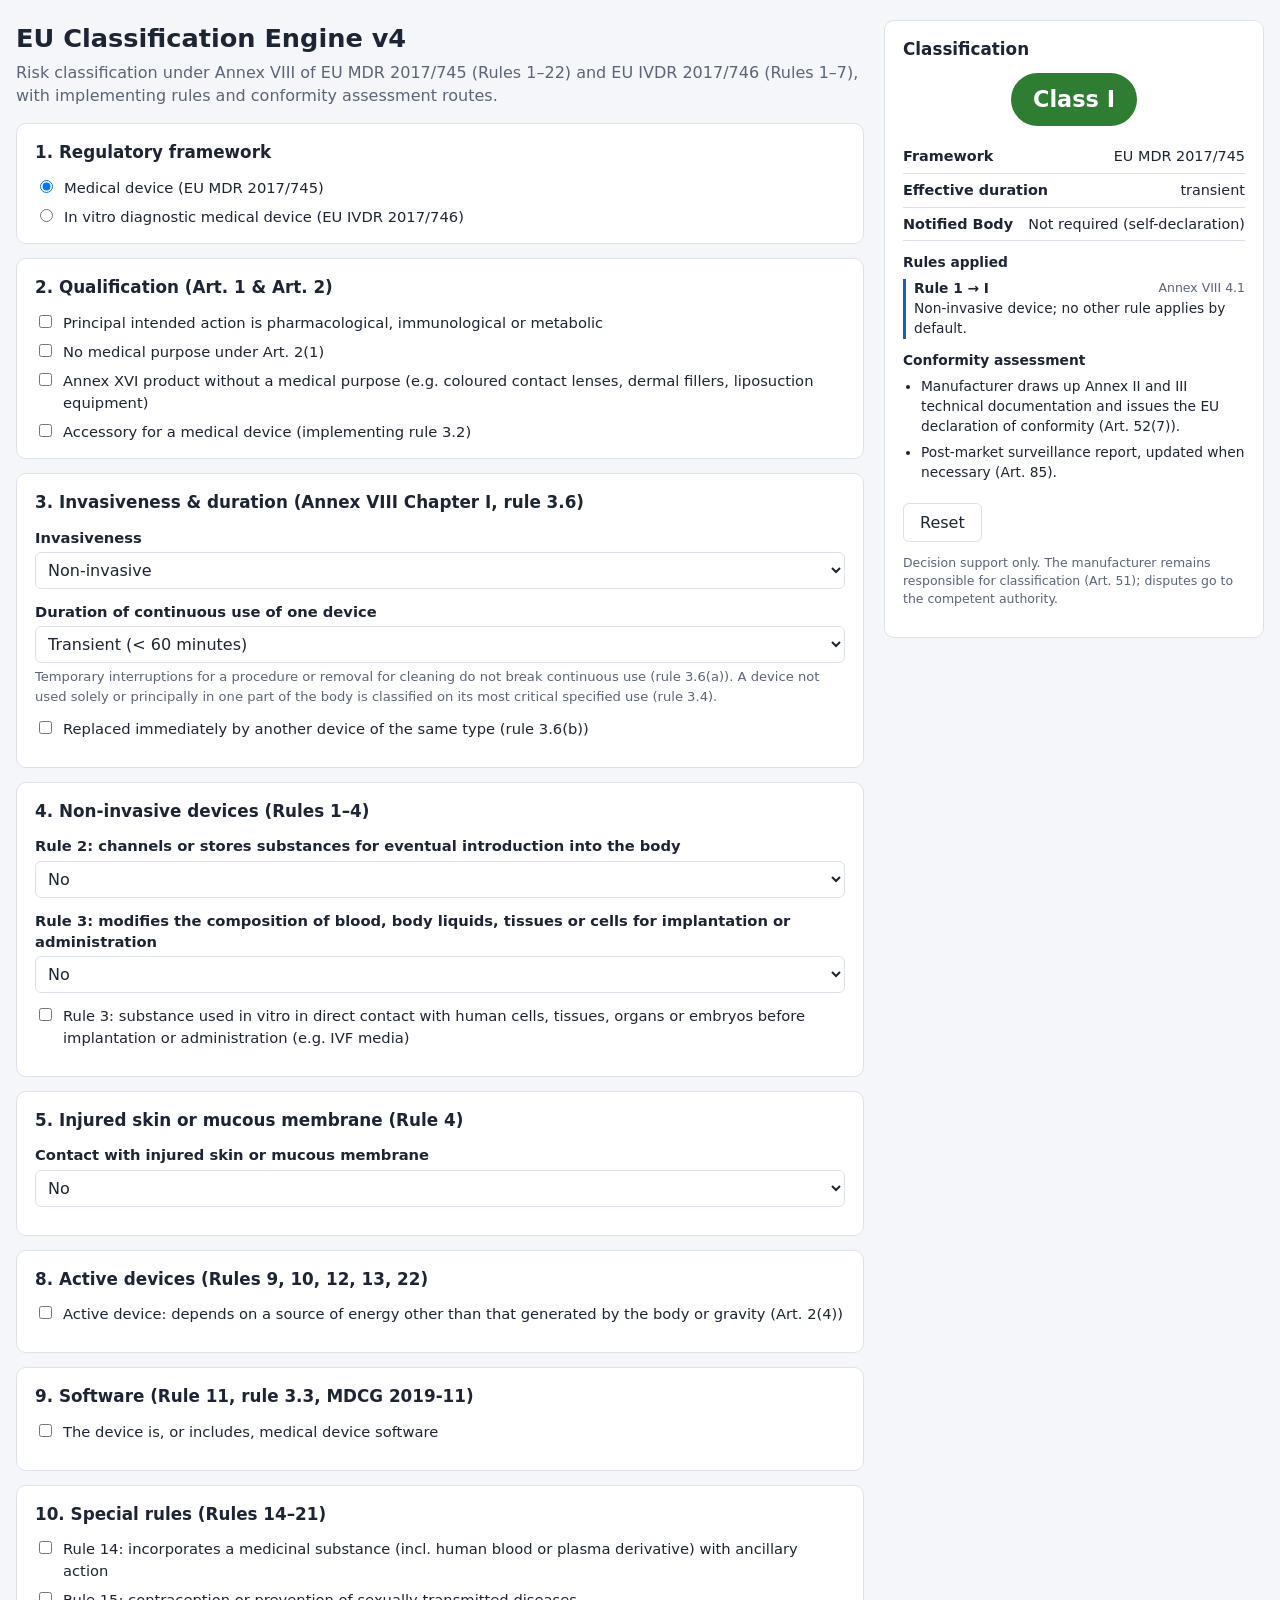
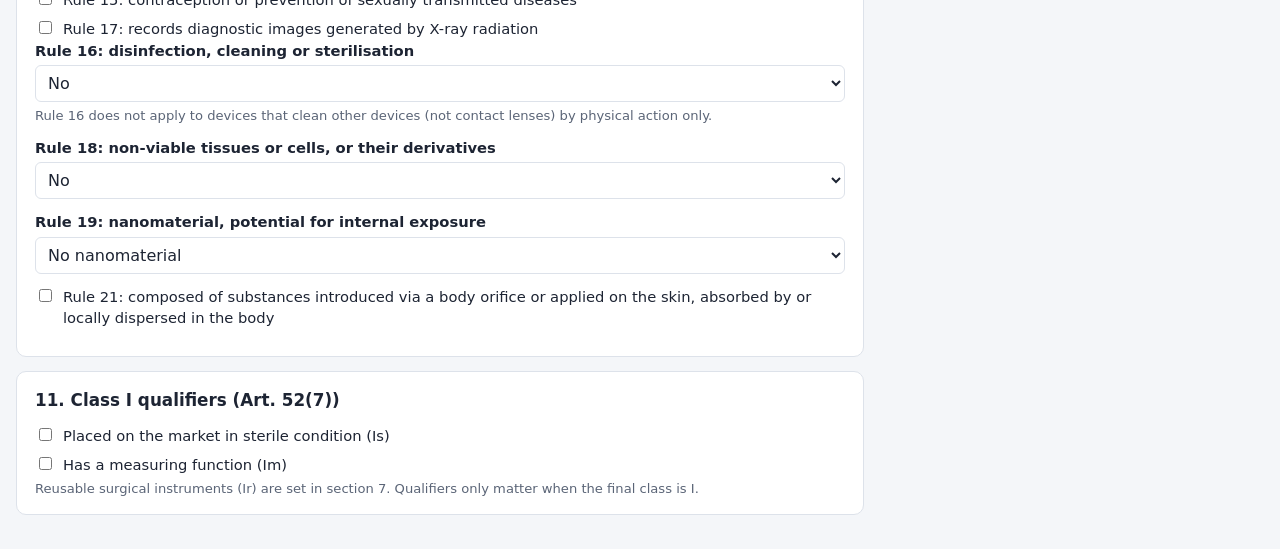
==== commit 4898deb1: "Fix gaps found in expert review of the classification engine Rule 18 intact-skin exception limited t" ====
--- a/index.html
+++ b/index.html
@@ -53,7 +53,7 @@
               <option value="short">Short-term (60 minutes to 30 days)</option>
               <option value="long">Long-term (&gt; 30 days)</option>
             </select>
-            <p class="hint">Temporary interruptions for a procedure or removal for cleaning do not break continuous use (rule 3.6(a)).</p>
+            <p class="hint">Temporary interruptions for a procedure or removal for cleaning do not break continuous use (rule 3.6(a)). A device not used solely or principally in one part of the body is classified on its most critical specified use (rule 3.4).</p>
           </div>
           <div class="form-group">
             <label class="checkbox-label"><input type="checkbox" data-path="replacedImmediately" /> Replaced immediately by another device of the same type (rule 3.6(b))</label>
@@ -132,10 +132,11 @@
         <!-- Surgical / implantable: Rules 6-8 -->
         <section class="card" data-show-if="invasiveness=surgical,implantable">
           <h2>7. Surgically invasive &amp; implantable (Rules 6&ndash;8)</h2>
+          <p class="hint">Central circulatory system (Annex VIII 1.7): pulmonary arteries and veins, ascending and descending aorta to the bifurcation, aortic arch, coronary arteries, common, external and internal carotid arteries, cerebral arteries, brachiocephalic trunk, cardiac veins, superior and inferior vena cava. Femoral and other peripheral vessels are not included. Central nervous system (1.8): brain, meninges and spinal cord.</p>
           <div class="checkbox-grid">
             <label><input type="checkbox" data-path="surgical.heartCirculatoryDefect" /> Controls, diagnoses, monitors or corrects a defect of the heart or central circulatory system by direct contact</label>
             <label><input type="checkbox" data-path="surgical.directContactHeartCirculatoryCNS" /> Direct contact with the heart, central circulatory system or central nervous system</label>
-            <label data-show-if="invasiveness=surgical"><input type="checkbox" data-path="surgical.reusableInstrument" /> Reusable surgical instrument (Rule 6)</label>
+            <label data-show-if="invasiveness=surgical"><input type="checkbox" data-path="surgical.reusableInstrument" /> Reusable surgical instrument (Rule 6): cuts, drills, saws, scratches, scrapes, clamps, retracts or clips, is not connected to an active device, and is intended to be reused</label>
             <label><input type="checkbox" data-path="surgical.ionisingRadiation" /> Supplies energy as ionising radiation (Rules 6, 7)</label>
             <label><input type="checkbox" data-path="surgical.biologicalEffectOrAbsorbed" /> Has a biological effect or is wholly or mainly absorbed</label>
             <label><input type="checkbox" data-path="surgical.chemicalChange" /> Undergoes chemical change in the body (Rules 7, 8)</label>
@@ -319,7 +320,7 @@
           <div class="checkbox-grid" id="ivd_purposes"></div>
         </section>
 
-        <section class="card" data-show-if="productType=assay,calibrator,control_assigned,software">
+        <section class="card" data-show-if="productType=assay,calibrator,control_assigned,software,instrument">
           <h2>4. User (Rule 4)</h2>
           <div class="form-group">
             <select id="ivd_user" data-path="user">
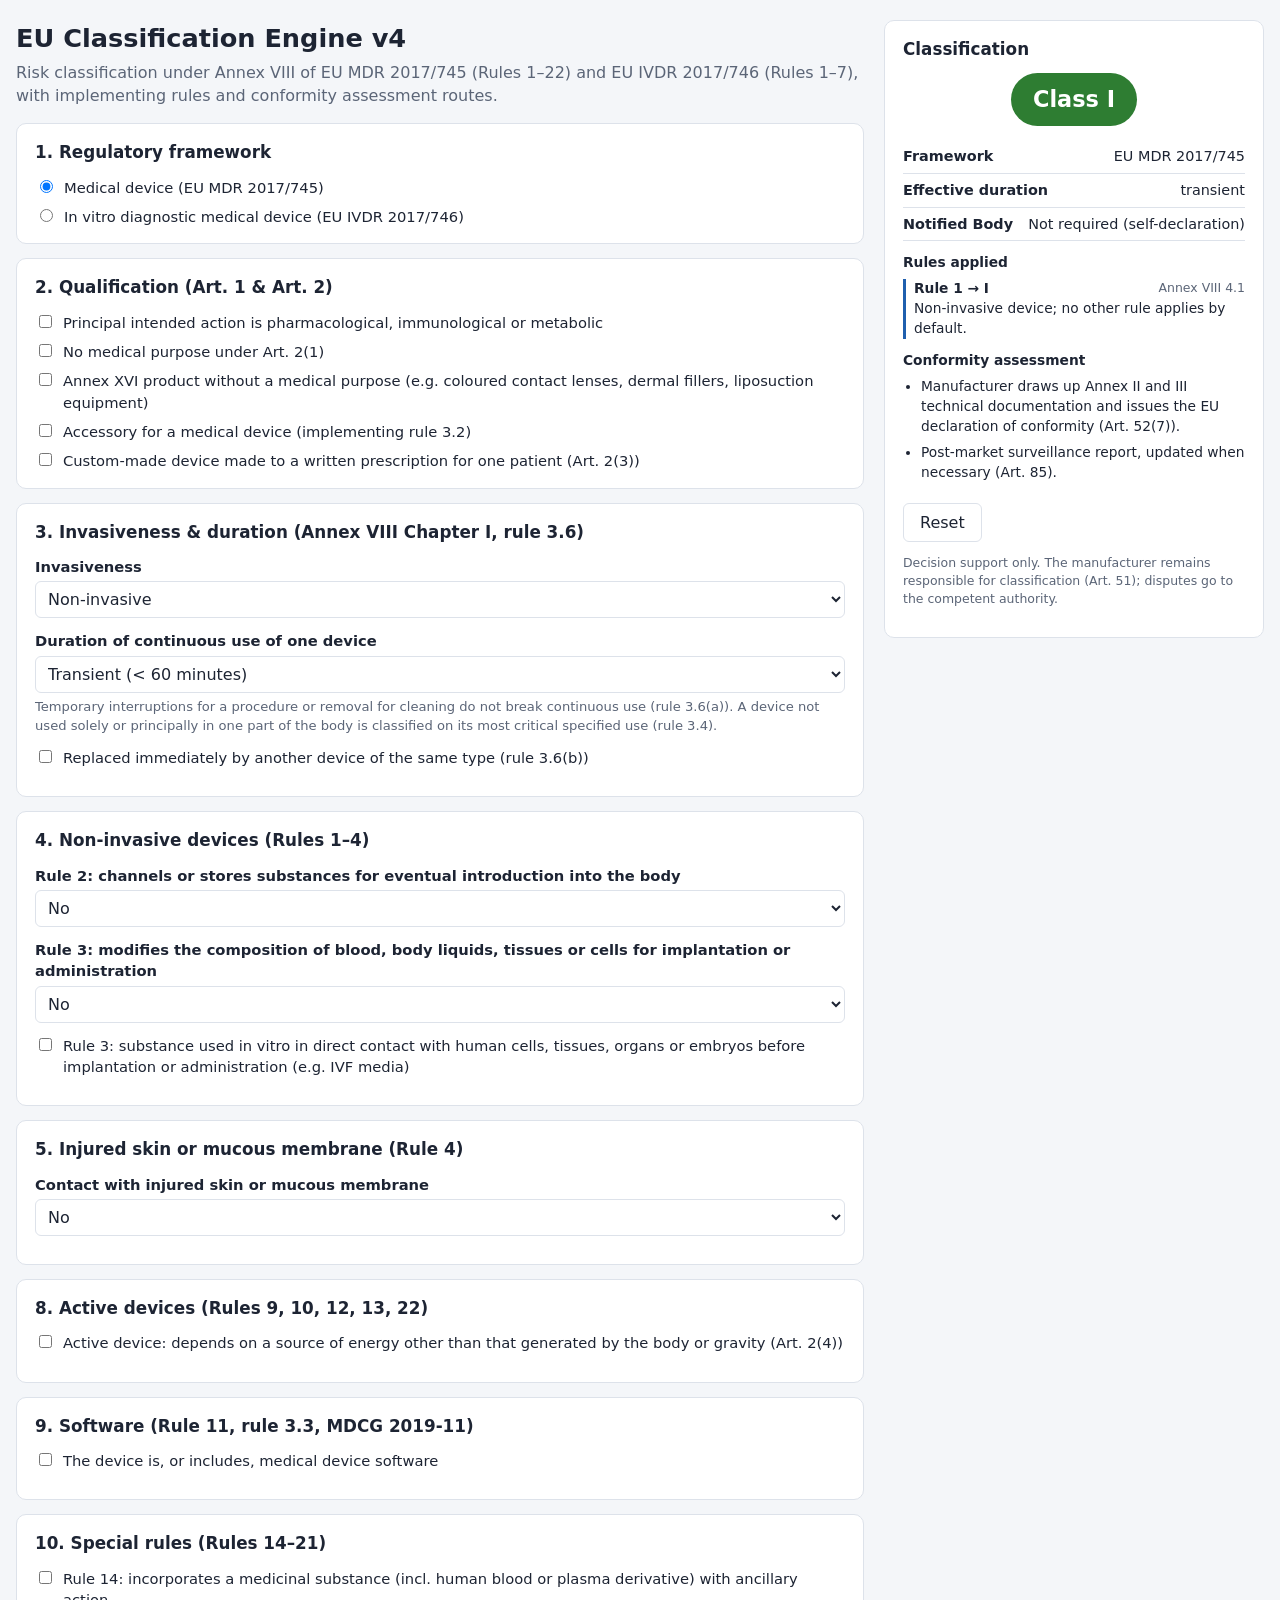
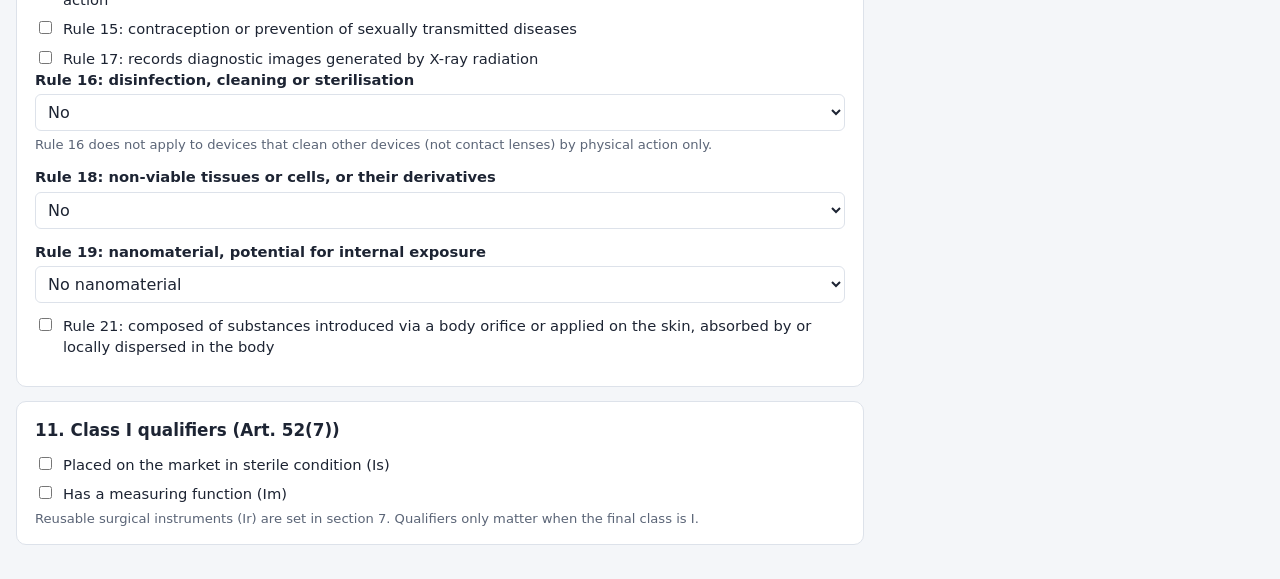
==== commit 5cfefa04: "Add WET-list and custom-made routes, localhost start scripts Third expert review: implantable IIb de" ====
--- a/index.html
+++ b/index.html
@@ -32,6 +32,7 @@
             <label><input type="checkbox" data-path="qualification.noMedicalPurpose" /> No medical purpose under Art. 2(1)</label>
             <label><input type="checkbox" data-path="qualification.annexXVI" /> Annex XVI product without a medical purpose (e.g. coloured contact lenses, dermal fillers, liposuction equipment)</label>
             <label><input type="checkbox" data-path="qualification.accessory" /> Accessory for a medical device (implementing rule 3.2)</label>
+            <label><input type="checkbox" data-path="qualification.customMade" /> Custom-made device made to a written prescription for one patient (Art. 2(3))</label>
           </div>
         </section>
 
@@ -148,6 +149,7 @@
             <label><input type="checkbox" data-path="surgical.jointReplacement" /> Total or partial joint replacement (Rule 8)</label>
             <label><input type="checkbox" data-path="surgical.spinalContact" /> Spinal disc replacement, or implant in contact with the spinal column (Rule 8)</label>
             <label><input type="checkbox" data-path="surgical.ancillaryComponent" /> Ancillary component only: screw, wedge, plate or instrument (Rule 8 exception)</label>
+            <label><input type="checkbox" data-path="surgical.wetListed" /> Suture, staple, dental filling, brace, tooth crown, screw, wedge, plate, wire, pin, clip or connector (Art. 52(4) and 61(6)(b) list)</label>
           </div>
         </section>
 
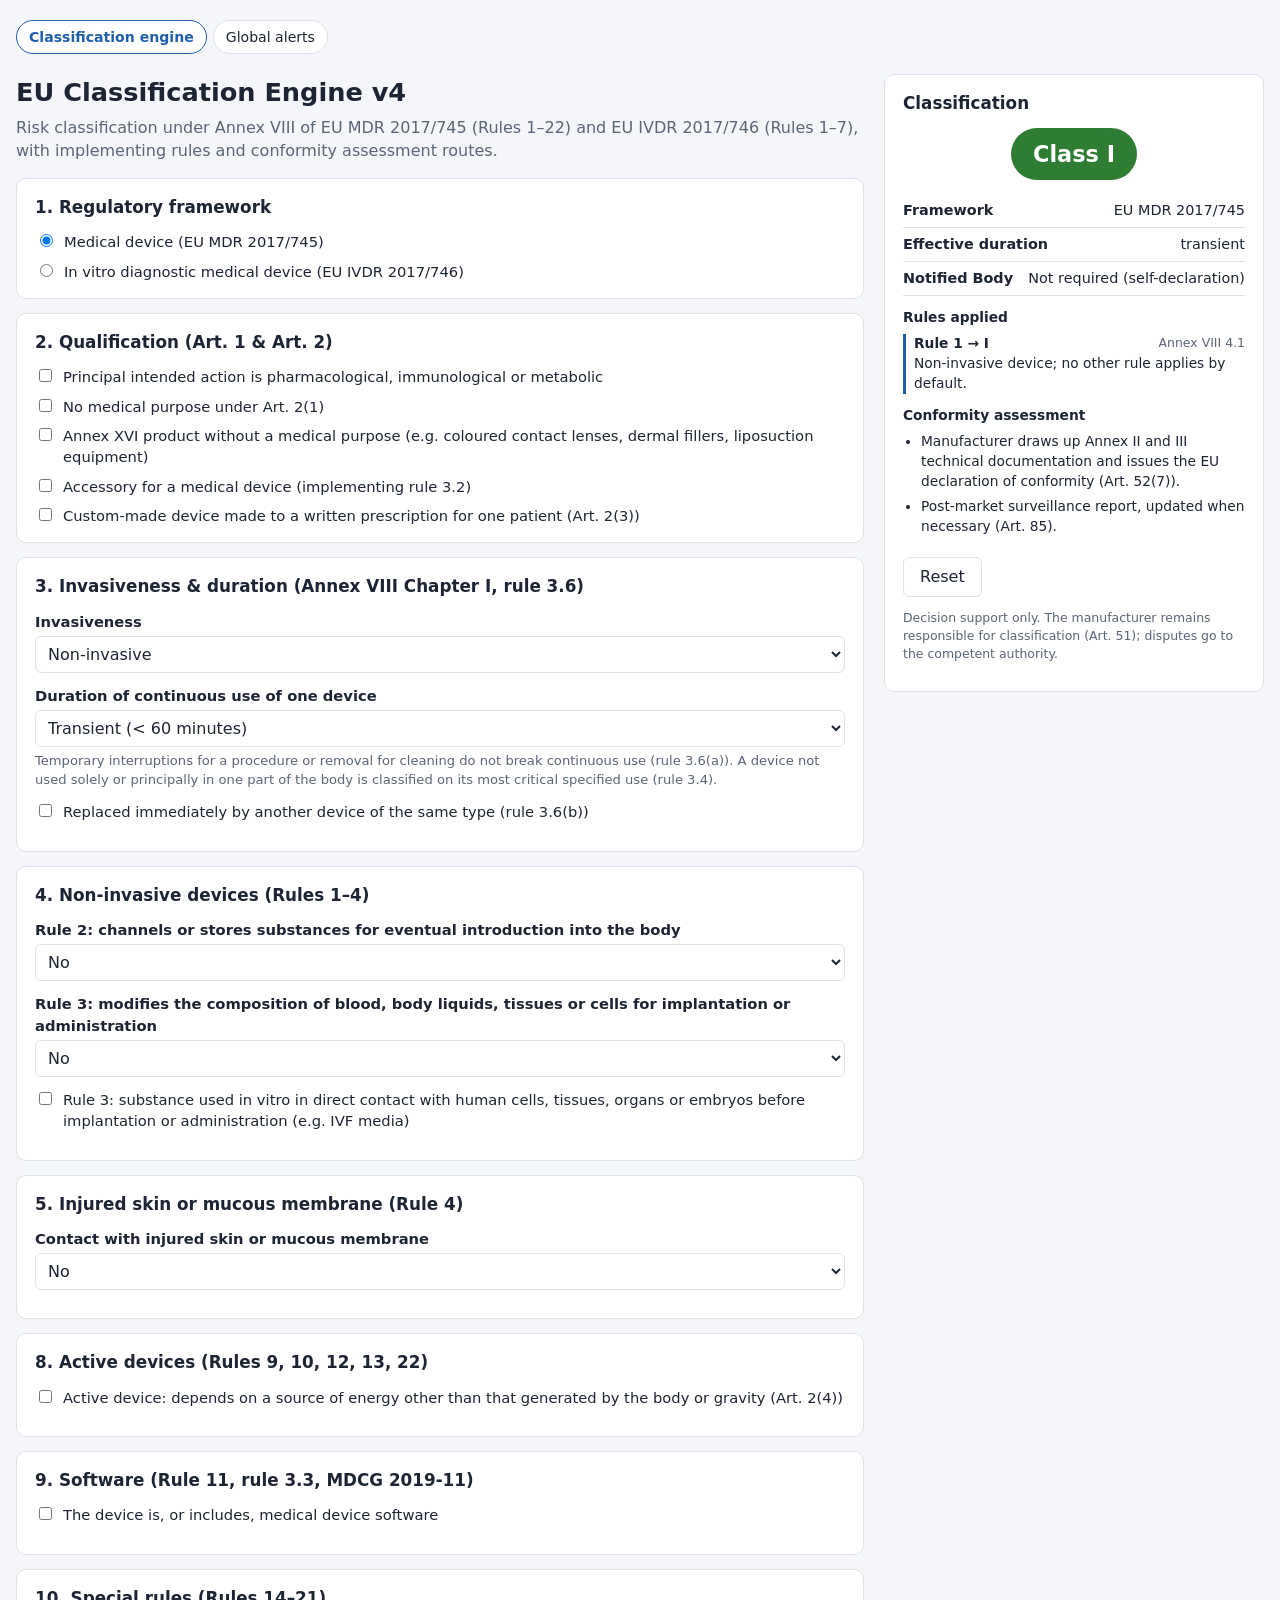
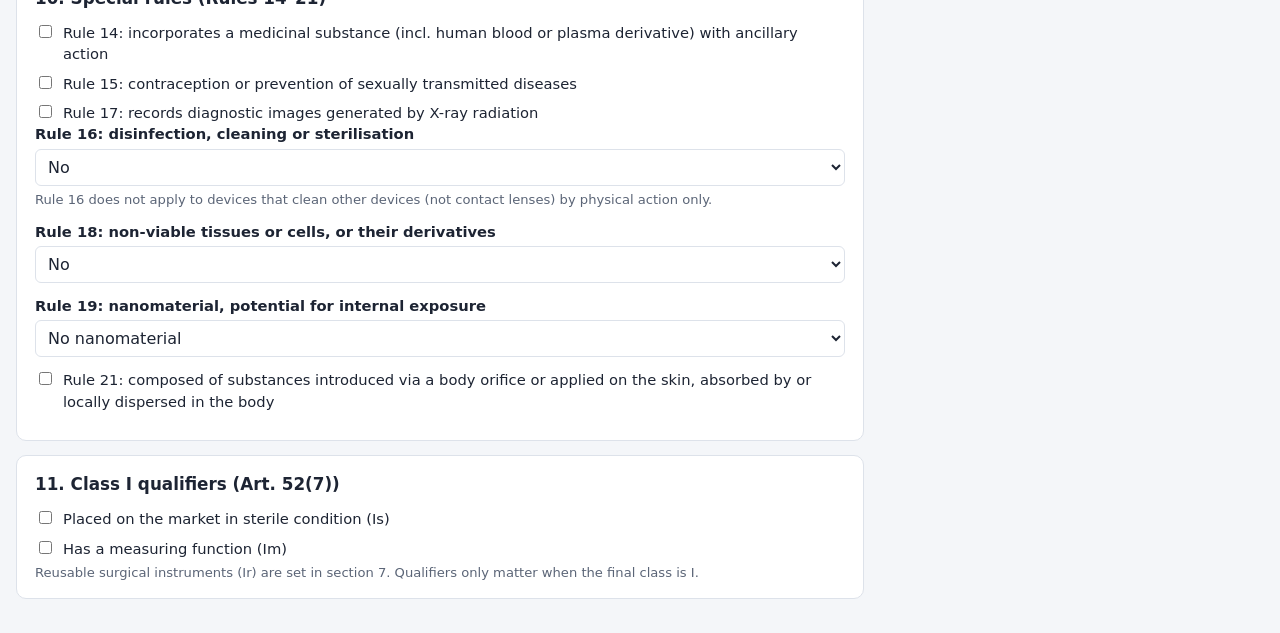
==== commit 0e72c367: "Add global regulatory alerts tracker Collects recalls, field safety notices, safety communications, " ====
--- a/index.html
+++ b/index.html
@@ -8,6 +8,10 @@
 </head>
 <body>
   <div class="app-container">
+    <nav class="topnav">
+      <a href="index.html" aria-current="page">Classification engine</a>
+      <a href="alerts.html">Global alerts</a>
+    </nav>
     <main>
       <header>
         <h1>EU Classification Engine v4</h1>
--- a/style.css
+++ b/style.css
@@ -123,3 +123,70 @@
   .app-container { grid-template-columns: 1fr; }
   .verdict-card { position: static; }
 }
+
+/* ---------- Navigation ---------- */
+.topnav { grid-column: 1 / -1; display: flex; gap: 6px; flex-wrap: wrap; margin-bottom: 12px; }
+.topnav a {
+  padding: 6px 12px;
+  border: 1px solid var(--border);
+  border-radius: 999px;
+  color: var(--text);
+  text-decoration: none;
+  font-size: 0.88rem;
+  background: var(--card);
+}
+.topnav a[aria-current="page"] { border-color: var(--accent); color: var(--accent); font-weight: 600; }
+.app-container > .topnav { margin-bottom: 0; }
+
+/* ---------- Global alerts page ---------- */
+.page { max-width: 1100px; margin: 0 auto; padding: 20px 16px; }
+.toolbar-grid { display: grid; grid-template-columns: 2fr repeat(4, 1fr); gap: 10px; }
+.toolbar-grid label { display: grid; gap: 4px; font-size: 0.82rem; font-weight: 600; color: var(--muted); }
+input[type="search"] {
+  width: 100%;
+  padding: 7px 8px;
+  border: 1px solid var(--border);
+  border-radius: 6px;
+  background: var(--card);
+  color: var(--text);
+  font: inherit;
+}
+.toolbar-foot { display: flex; justify-content: space-between; align-items: center; gap: 10px; flex-wrap: wrap; margin-top: 10px; }
+.toolbar-foot button { margin-top: 0; }
+
+.chips { display: flex; flex-wrap: wrap; gap: 6px; margin: 0 0 10px; }
+.chip { margin: 0; padding: 4px 10px; border-radius: 999px; font-size: 0.82rem; }
+
+.alert-list { list-style: none; padding: 0; margin: 0 0 16px; display: grid; gap: 8px; }
+.alert-item { background: var(--card); border: 1px solid var(--border); border-radius: 8px; padding: 10px 14px; min-width: 0; }
+.alert-head { display: flex; flex-wrap: wrap; gap: 8px; align-items: center; font-size: 0.8rem; color: var(--muted); margin-bottom: 4px; }
+.alert-head time { font-variant-numeric: tabular-nums; }
+.agency { font-weight: 700; color: var(--text); }
+.alert-title { display: block; font-weight: 600; color: var(--text); overflow-wrap: anywhere; }
+a.alert-title:hover { color: var(--accent); }
+.alert-summary { margin: 4px 0 0; font-size: 0.86rem; color: var(--muted); overflow-wrap: anywhere; }
+.alert-meta { margin: 4px 0 0; font-size: 0.78rem; color: var(--muted); }
+
+.pill { padding: 1px 8px; border-radius: 999px; border: 1px solid currentColor; font-weight: 600; }
+.kind-ban-suspension { color: var(--class-top); }
+.kind-recall { color: var(--class-high); }
+.kind-field-safety-notice { color: var(--class-mid); }
+.kind-early-alert { color: var(--class-high); }
+.kind-quality-concern { color: var(--class-mid); }
+.kind-safety-communication { color: var(--accent); }
+.kind-shortage, .kind-other-notice { color: var(--muted); }
+
+.sources-table { width: 100%; border-collapse: collapse; font-size: 0.86rem; }
+.sources-table th, .sources-table td { text-align: left; padding: 6px 8px; border-bottom: 1px solid var(--border); vertical-align: top; }
+.sources-table td.num { text-align: right; font-variant-numeric: tabular-nums; }
+.sources-table td.ok { color: var(--class-low); }
+.sources-table td.fail { color: var(--class-top); }
+.card:has(.sources-table) { overflow-x: auto; }
+.watch-list { margin: 0; padding-left: 18px; display: grid; gap: 6px; font-size: 0.88rem; }
+.watch-list a { color: var(--accent); }
+code { font-size: 0.9em; }
+
+@media (max-width: 800px) {
+  .toolbar-grid { grid-template-columns: 1fr 1fr; }
+  .toolbar-grid label:first-child { grid-column: 1 / -1; }
+}
